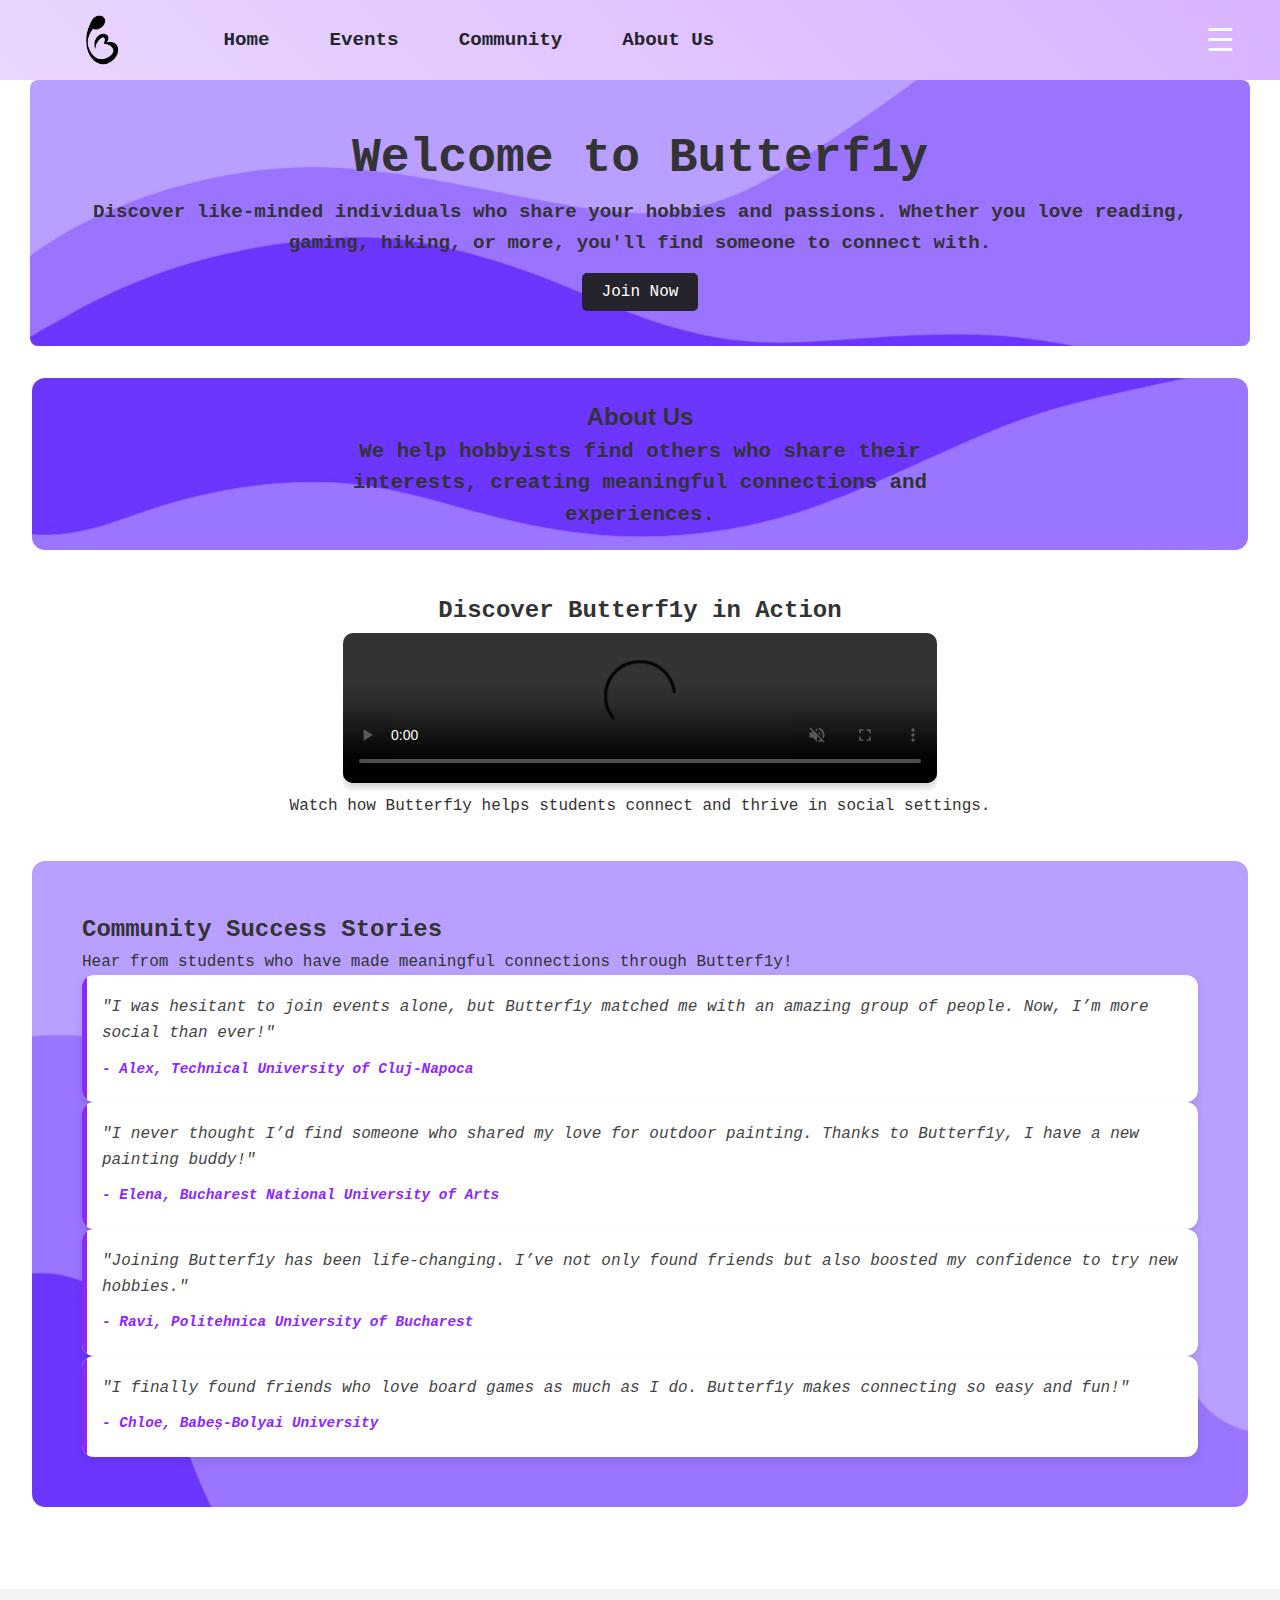
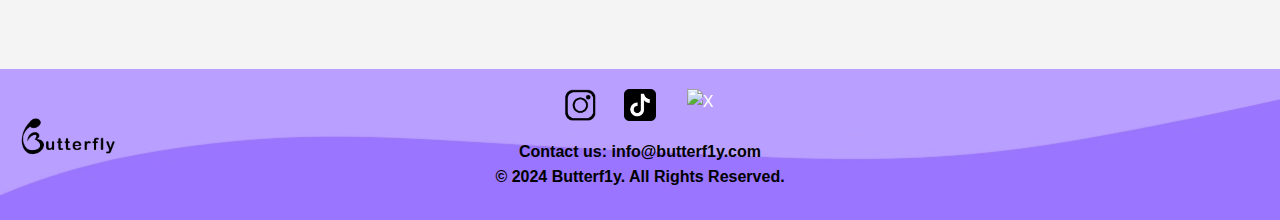
==== index.html @ 43ab85a4 "Add files via upload" ====
<!DOCTYPE html>
<html lang="en">
<head>
    <meta charset="UTF-8">
    <meta name="viewport" content="width=device-width, initial-scale=1.0">
    <meta name="description" content="Find Hobby Buddies - Connect with people who share your hobbies.">
    <link rel="stylesheet" href="styles.css">
</head>
<body>
    <!-- Header Section -->
    <header>
        <div class="logo">
            <img src="images/logo.png">
        </div>
        <nav>
            <ul class="nav-links">
                <li><a href="index.html">Home</a></li>
                <li><a href="events.html">Events</a></li>
                <li><a href="community.html">Community</a></li>
                <li><a href="about.html">About Us</a></li>
            </ul>
            <div class="profile-menu">
                <button class="profile-icon" onclick="toggleMenu()">☰</button>
                <ul class="dropdown-menu">
                    <li><a href="signup.html">Sign Up</a></li>
                    <li><a href="profile.html">Profile</a></li>
                </ul>
            </div>
        </nav>
        
    </header>
    <script src="script.js"></script>
    

    <!-- Main Content Section -->
    <main>
        <section id="hero">
            <!--<h2>Welcome to Butterf1y</h2>-->
            <h2>
            Welcome to Butterf1y
            </h2>
            <p>Discover like-minded individuals who share your hobbies and passions. Whether you love reading, gaming, hiking, or more, you'll find someone to connect with.</p>
            <a href="signup.html" class="cta-button">Join Now</a>
        </section>

        

        <!-- About Us Section -->
        <section id="about" style="text-align: center; padding: 20px; background-image: url('images/1.jpg'); border: 2px solid #ffffff; border-radius: 15px;">
            <h2>About Us</h2>
            <p style="margin: 0 auto; max-width: 600px;">We help hobbyists find others who share their interests, creating meaningful connections and experiences.</p>
        </section>


                <!-- Video Section -->
        <section id="featured-video">
            <h2 style="font-family: 'Courier New', Courier, monospace;">Discover Butterf1y in Action</h2>
            <div>
                <video autoplay muted loop controls>
                    <source src="images/video.mp4" type="video/mp4">
                    Your browser does not support the video tag.
                </video>
            </div>
            <p style="font-family: 'Courier New', Courier, monospace;">Watch how Butterf1y helps students connect and thrive in social settings.</p>
        </section>



        <!-- Community Stories Section -->
        <section id="community" style="padding: 50px; background-image: url('images/homejos.jpg'); border: 2px solid #ffffff; border-radius: 15px;">
            <h2 style="font-family: 'Courier New', Courier, monospace;">Community Success Stories</h2>
            <p style="font-family: 'Courier New', Courier, monospace;">Hear from students who have made meaningful connections through Butterf1y!</p>
            <div class="testimonial">
                <blockquote>"I was hesitant to join events alone, but Butterf1y matched me with an amazing group of people. Now, I’m more social than ever!"</blockquote>
                <cite>- Alex, Technical University of Cluj-Napoca</cite>
            </div>
            <div class="testimonial">
                <blockquote>"I never thought I’d find someone who shared my love for outdoor painting. Thanks to Butterf1y, I have a new painting buddy!"</blockquote>
                <cite>- Elena, Bucharest National University of Arts</cite>
            </div>
            <div class="testimonial">
                <blockquote>"Joining Butterf1y has been life-changing. I’ve not only found friends but also boosted my confidence to try new hobbies."</blockquote>
                <cite>- Ravi, Politehnica University of Bucharest</cite>
            </div>
            <div class="testimonial">
                <blockquote>"I finally found friends who love board games as much as I do. Butterf1y makes connecting so easy and fun!"</blockquote>
                <cite>- Chloe, Babeș-Bolyai University</cite>
            </div>
        </section>
        
    </main>

     <!-- Footer Section -->
    <footer class="footer">
        <div class="social-icons-container">
            <!-- Instagram -->
            <a href="https://www.instagram.com" target="_blank" class="social-icon instagram">
                <img src="images/instalogo.png" alt="Instagram">
            </a>
            <!-- TikTok -->
            <a href="https://www.tiktok.com" target="_blank" class="social-icon tiktok">
                <img src="images/tiktoklogo.png" alt="TikTok">
            </a>
            <!-- X (formerly Twitter) -->
            <a href="https://www.x.com" target="_blank" class="social-icon x">
                <img src="images/xlogo.png" alt="X">
            </a>
        </div>

    <!-- Bottom Left Logo -->
    <div class="bottom-left-logo">
        <img src="images/logonume.png" alt="Your Logo">
    </div>
    <!-- Centered Text -->
    <div class="footer-text">
        <p>Contact us: info@butterf1y.com</p>
        <p>© 2024 Butterf1y. All Rights Reserved.</p>
    </div>
    </footer>
</body>
</html>
---- styles.css ----
/* Global Styles */
* {
    margin: 0;
    padding: 0;
    box-sizing: border-box;
}

body {
    font-family: 'Courier New', Courier, monospace;
    line-height: 1.6;
    background-color: white;
    color: white;
    display: flex;
    flex-direction: column;
    min-height: 100vh; /* Ensures the body takes the full height of the viewport */
}

main {
    flex: 1; /* This will take up all the available space */
    padding-top: 100px; /* Added padding to avoid overlap with fixed header */
}

/* Community Section */
.community-section {
    font-family: 'Courier New', Courier, monospace;
    padding: 50px;
    background: linear-gradient(to bottom, #f9f9f9, #eaf7ff); /* Subtle gradient background */
    text-align: center;
    color: #333;
}

.community-section h2 {
    font-family: 'Courier New', Courier, monospace;
    font-size: 2rem;
    margin-bottom: 10px;
    color: #8E27FF; /* Highlight color matching the website theme */
}

.community-section p {
    font-family: 'Courier New', Courier, monospace;
    font-size: 1.1rem;
    margin-bottom: 30px;
    color: #555;
}

/* Testimonial Container */
.testimonial-container {
    font-family: 'Courier New', Courier, monospace;
    display: grid;
    grid-template-columns: repeat(auto-fit, minmax(300px, 1fr)); /* Responsive grid layout */
    gap: 20px;
    padding: 0 20px;
}

/* Individual Testimonial */
.testimonial {
    font-family: 'Courier New', Courier, monospace;
    background: #ffffff;
    border-radius: 12px;
    box-shadow: 0 4px 10px rgba(0, 0, 0, 0.1); /* Subtle shadow for depth */
    padding: 20px;
    text-align: left;
    position: relative;
    overflow: hidden;
}

.testimonial:before {
    font-family: 'Courier New', Courier, monospace;
    content: "";
    position: absolute;
    top: 0;
    left: 0;
    width: 5px;
    height: 100%;
    background: #8E27FF; /* Accent stripe */
}

.testimonial blockquote {
    font-family: 'Courier New', Courier, monospace;
    font-size: 1rem;
    line-height: 1.6;
    margin: 0 0 10px;
    color: #444;
    font-style: italic;
}

.testimonial cite {
    font-family: 'Courier New', Courier, monospace;
    font-size: 0.9rem;
    font-weight: bold;
    color: #8E27FF;
}



/* Responsive Design */
@media (max-width: 768px) {
    .community-section {
        padding: 30px;
    }

    .testimonial blockquote {
        font-size: 0.9rem;
    }

    .testimonial cite {
        font-size: 0.8rem;
    }
}




/* Footer Text Styling */
/* Footer Styling */
.footer {
    display: flex;
    flex-direction: column;
    align-items: center;
    justify-content: center;
    background-image: url('images/footer.jpg');
    text-align: center;
    background-color: #333; /* Example background color */
    color: white; /* Text color */
    padding: 20px;
}

.footer .footer-text {
    font-family: 'Courier New', Courier, monospace;
    margin: 10px 0; /* Optional margin for spacing */
}


.contact {
    display: flex; /* Use Flexbox */
    flex-direction: column; /* Stack the paragraphs vertically */
    justify-content: center; /* Vertically center the text */
    align-items: center; /* Horizontally center the text */
    text-align: center; /* Ensure text is centered within each paragraph */
    margin: 0; /* Optional: remove default margin */
}

/* Social Icons Container */
.social-icons-container {
    display: flex;
    justify-content: right; /* Center icons horizontally */
    gap: 20px; /* Space between icons */
    flex-grow: 1; /* Ensures social icons take available space */
}

/* Styling for individual social icons */
.social-icon {
    width: 40px; /* Icon size */
    height: 40px;
    display: inline-block;
    transition: transform 0.3s ease, opacity 0.3s ease;
}

.social-icon img {
    width: 80%;
    height: 80%;
    object-fit: contain; /* Ensures icons fit properly */
}

/* Hover effect for social icons */
.social-icon:hover {
    transform: scale(1.2); /* Slight enlargement on hover */
    opacity: 0.8; /* Dims slightly */
}

.bottom-left-logo {
    position: absolute;
    left: 20px;
    width: 100px; /* Increase width */
    height: 70px; /* Increase height */
}

.bottom-left-logo img {
    width: 100%;
    height: 100%;
    object-fit: contain; /* Ensures logo fits properly */
}


/* Footer Text */
.footer-content {
    text-align: right;
    flex-grow: 1; /* Ensures it takes the remaining space */
    margin-right: 20px;
}

.footer-text {
    font-size: 1.2em;
    font-weight: bold;
    color: black;
}

/* Responsive Design */
@media screen and (max-width: 768px) {
    .footer {
        flex-direction: column;
        align-items: center;
        text-align: center;
    }

    .social-icons-container {
        flex-direction: row; /* Stack social icons horizontally on small screens */
        justify-content: center;
        margin-left: 0;
        margin-bottom: 10px;
        gap: 20px;
    }

    .footer-content {
        margin-right: 0;
    }
}

#footer p {
    color: #25242C;
    margin: 5px 0; /* Adds a small margin between paragraphs */
    text-align: center; /* Ensures text is centered within the paragraph block */
}

/* Style for the header */
header {
    display: flex;
    justify-content: space-between; /* Spread out items */
    align-items: center;
    padding: 15px 20px;
    position: fixed;
    top: 0;
    left: 0;
    width: 100%;
    z-index: 10;
    background: linear-gradient(45deg, #EDDDFF,  #D5AEFF, #8f5fc3, #775996);
    background-size: 400% 400%;
    animation: gradientAnimation 10s ease infinite;
}

/* Style for the logo */
/* Style for the logo */
header .logo {
    display: flex;
    align-items: center; /* Center the logo vertically */
    margin-left: 20px; /* Adjust space from the left */
    margin-right: 30px; /* Space between logo and the nav links */
}

header .logo img {
    width: 40px; /* Adjust size of the logo */
    height: auto; /* Maintain the aspect ratio */
    object-fit: contain; /* Ensures image fits without distortion */
}


/* Style for the navigation */
nav {
    display: flex;
    align-items: center;
    justify-content: space-between; /* Aligns nav links and profile menu on opposite sides */
    width: 100%;
}

/* Style for the navigation links */
.nav-links {
    display: flex;
    gap: 20px; /* Spacing between links */
    list-style: none;
    margin: 0;
    padding: 0;
    
}

/* Style for each individual navigation item */
.nav-links li {
    display: inline;
    color: #252425;
}

/* Style for the navigation links */
.nav-links li a {
    font-family: 'Courier New';
    font-weight: bold;
    text-decoration: none;
    color: #000000; /* Change to black */
    font-size: 1.2em;
    font-weight: bold;
    transition: color 0.3s ease, transform 0.3s ease;
}

.nav-links li a:hover {
    color: #000000; /* Keep black on hover */
    transform: scale(1.1); /* Slightly scale up on hover */
}


/* Style for the profile menu button */
.profile-menu {
    display: flex;
    align-items: center;
}

/* Profile button styling */
.profile-icon {
    background: none;
    border: none;
    cursor: pointer;
    padding: 0;
}

.profile-icon img {
    width: 40px;
    height: 40px;
    border-radius: 50%;
    object-fit: cover; /* Ensures the image fills the circular area */
    transition: transform 0.3s ease;
}

.profile-icon img:hover {
    transform: scale(1.1); /* Slight zoom on hover */
}


/* Keyframes for the background gradient animation */
@keyframes gradientAnimation {
    0% {
        background-position: 0% 50%;
    }
    50% {
        background-position: 100% 50%;
    }
    100% {
        background-position: 0% 50%;
    }
}

/* Ensuring no green background appears under header */

/* If there are other sections, specify backgrounds explicitly */
section {
    background-color: white; /* Define the background for any sections */
    padding: 20px;
}

/* Profile Menu */
.profile-menu {
    position: relative;
    margin-right: 20px;
}

.profile-icon {
    
    background-color: transparent;
    color: black;
    border: none;
    border-radius: 50%;
    width: 40px;
    height: 40px;
    font-size: 1.5rem;
    cursor: pointer;
    display: flex;
    justify-content: center;
    align-items: center;
}

.dropdown-menu {
    position: absolute;
    right: 0;
    top: 50px;
    background-color: #25242C;
    list-style: none;
    padding: 0; /* Remove extra padding */
    margin: 0;
    border-radius: 5px;
    display: none; /* Hidden by default */
    box-shadow: 0px 4px 6px rgba(0, 0, 0, 0.1);
}

.dropdown-menu li {
    padding: 10px 20px;
    border-bottom: 1px solid #444; /* Optional: Add a divider between items */
}

.dropdown-menu li:last-child {
    border-bottom: none; /* Remove divider for the last item */
}

.dropdown-menu li a {
    font-family: 'Courier New';
    color: white;
    text-decoration: none;
    font-size: 1rem;
    display: inline-block; /* Ensure text stays inline */
    white-space: nowrap; /* Prevent text wrapping */
}

.dropdown-menu li a:hover {
    color: #a71aba;
}




/* Main Content Section */
main {
    padding: 100px 30px 30px; /* Added padding to avoid overlap with fixed header */
}




#video h2 {
    font-family: 'Courier New';
    font-weight: bold;

}
/* Container to control the video display */
.video-container {
    position: relative;
    width: 150vw; /* Full width of the viewport */
    height: 100vh; /* Full height of the viewport */
    margin: 0; /* No margin to ensure it spans edge-to-edge */
    overflow: hidden; /* Crops the excess video parts */
}

/* Ensure the video scales proportionally and crops */
.video-container video {
    position: absolute;
    top: 50%; /* Centers video vertically */
    left: 50%; /* Centers video horizontally */
    transform: translate(-50%, -50%); /* Aligns the center of the video with the container center */
    width: 100%; /* Fill container width */
    height: auto; /* Maintain aspect ratio */
    object-fit: cover; /* Scale and crop the video */
    object-position: center; /* Keeps the focus centered */
}

#featured-video {
    text-align: center;
    margin: 20px 0;
    padding: 20px;
}

#featured-video video {
    width: 100%;        /* Ensure the video stretches to the container's width */
    height: 100%;       /* Ensure the video stretches to the container's height */
    object-fit: cover;  /* Make the video fill the container without distortion */
    border-radius: 10px;
    overflow: hidden;
    box-shadow: 0 4px 8px rgba(0,0,0,0.2);  /* Optional, adds shadow around the video */
}

#featured-video div {
    position: relative;
    width: 80%;
    max-width: 600px;
    margin: 0 auto;
    border: 3px solid #fff;
    border-radius: 10px;
    overflow: hidden;
}




#hero {
    background-image: url('images/background2.jpg');
    background-position: top right; /* Aligns the image to the top-right corner */
    background-size: cover; /* Ensures the image covers the entire element */
    padding: 40px;
    text-align: center;
    border-radius: 8px;
    margin-bottom: 30px;
    
}

#hero h2 {
    font-family: 'Courier New', Courier, monospace;
    font-size: 3rem;
   
}

#hero span{
    position: relative;
    font-family: 'Courier New'; 
    top: 20px;
    color: black;
    display: inline-block;
    font-size: 5rem;
    text-shadow: 0 1px 0 black, 0 2px 0 black, 0 3px 0 black, 0 4px 0 black, 0 5px 0 black, 0 6px 0 transparent, 0 7px 0 transparent, 0 8px 0 transparent, 0 9px 0 transparent, 0 10px 10px, rgba(0, 0, 0,5);
    animation: bounce 1.9s ease infinite aternate;

}

h2 span:nth-child(2){
    animation-delay: 0.1s;
}

h2 span:nth-child(3){
    animation-delay: 0.2s;
}

h2 span:nth-child(4){
    animation-delay: 0.3s;
}

h2 span:nth-child(5){
    animation-delay: 0.4s;
}

h2 span:nth-child(6){
    animation-delay: 0.5s;
}

h2 span:nth-child(7){
    animation-delay: 0.6s;
}

h2 span:nth-child(8){
    animation-delay: 0.7s;
}

h2 span:nth-child(9){
    animation-delay: 0.8s;
}

h2 span:nth-child(10){
    animation-delay: 0.9s;
}

h2 span:nth-child(11){
    animation-delay: 1.0s;
}

h2 span:nth-child(12){
    animation-delay: 1.1s;
}

h2 span:nth-child(13){
    animation-delay: 1.2s;
}

h2 span:nth-child(14){
    animation-delay: 1.3s;
}
h2 span:nth-child(15){
    animation-delay: 1.4s;
}

h2 span:nth-child(16){
    animation-delay: 1.5s;
}

h2 span:nth-child(17){
    animation-delay: 1.6s;
}

h2 span:nth-child(18){
    animation-delay: 1.7s;
}

h2 span:nth-child(19){
    animation-delay: 1.8s;
}

h2 span:nth-child(20){
    animation-delay: 1.9s;
}

h2 span:nth-child(21){
    animation-delay: 2.0s;
}

@keyframes bounce{
 100%{
    top: -20px;
    text-shadow: 0 1px 0 black, 0 2px 0 black, 0 3px 0 black, 0 4px 0 black, 0 5px 0 black, 0 6px 0 transparent, 0 7px 0 transparent, 0 8px 0 transparent, 0 9px 0 transparent, 0 10px 10px, rgba(0, 0, 0,5);
    animation: bounce 1.9s ease infinite aternate;

 }



}


#hero p {
    font-family: 'Courier New';
    font-size: 1.2rem;
    margin-bottom: 20px;
    font-weight: bold;
}

.cta-button {
    background-color: #25242C;
    color: white;
    padding: 10px 20px;
    font-family: 'Courier New';
    font-size: 1rem;
    border-radius: 5px;
    transition: background-color 0.3s;
}

.cta-button:hover {
    background-color: white;
    
}

/* About Section */
#about {
    display: flex;
    flex-direction: column; /* Stack elements vertically */
    align-items: center; /* Center horizontally */
    justify-content: center; /* Center vertically if needed */
    text-align: center; /* Center-align text inside the section */
    padding: 20px; /* Add some spacing */
    height: auto; /* Adjust height to fit content (or set to a specific value) */
    margin: 0 auto; /* Center section if it's smaller than full width */
}

/* Style the heading */
#about h6 {
    font-family: 'Courier New';
    font-size: 2.5em;
    font-weight: bold;
    margin-bottom: 15px;
}

#about h10 {
    font-family: 'Courier New';
    font-size: 1.5em;
    font-weight: bold;
    margin-bottom: 15px;
}

/* Style the paragraphs */
#about p {
    font-family: 'Courier New';
    font-size: 1.3em;
    line-height: 1.5;
    margin: 10px 0;
    font-weight: bold;
}

#information {
    font-weight: bold;
    font-family: 'Courier New';
    font-style: italic; /* Optional for styling the first paragraph */
}

.mission {
    font-weight: bold; /* Emphasize the mission paragraph */
}

/* Features Section */
#features {
    margin-bottom: 30px;
}

#features ul {
    display: grid;
    grid-template-columns: 1fr 1fr 1fr;
    gap: 20px;
}

#features li {
    background-color: #ecf0f1;
    padding: 20px;
    border-radius: 8px;
    text-align: center;
}

#features li strong {
    display: block;
    font-size: 1.3rem;
    margin-bottom: 10px;
}

/* Sign Up Section */
#signup {
    font-family: 'Courier New', Courier, monospace;
    top: 60%;
    width: 100%;
    height: 100vh;
    display: flex;
    align-items: center;
    justify-content: center;
    margin: 0;
    background-color: #f4f7f6; /* Soft background color */
}

#signup-form {
    background-color: #ffffff;
    background-image: url('images/background3.jpg');
    padding: 30px;
    border-radius: 12px; /* Rounded corners for a softer look */
    box-shadow: 0 4px 10px rgba(0, 0, 0, 0.1); /* Subtle shadow for depth */
    width: 100%;
    max-width: 320px; /* Wider max width */
    min-height: 350px; /* Minimum height for the form */
    margin: 0 auto;
    overflow: hidden;
    background-size: cover; /* Ensures the background image covers the form */
    background-position: center; /* Centers the background image */
    color: white; /* Dark text for better readability */
    font-family: 'Courier New', Courier, monospace; /* Clean font */
}

#signup-form h2 {
    font-family: 'Courier New', Courier, monospace;
    font-size: 1.8rem;
    margin-bottom: 20px;
    font-weight: bold;
    color: white;
    text-align: center;
}

#signup-form label {
    font-size: 1.1rem;
    margin-bottom: 8px;
    display: block;
    color: white; /* Lighter color for labels */
}

#signup-form input {
    font-family: 'Courier New', Courier, monospace;
    padding: 12px;
    font-size: 1rem;
    border: 1px solid #ccc;
    border-radius: 8px;
    width: 100%;
    margin-bottom: 12px;
    transition: all 0.3s ease;
}

#signup-form input:focus {
    border-color: #3498db;
    outline: none;
    box-shadow: 0 0 8px rgba(52, 152, 219, 0.5); /* Blue glow on focus */
}

#signup-form input[type="file"] {
    font-family: 'Courier New', Courier, monospace;
    padding: 12px;
    font-size: 1rem;
    border: 1px solid #ccc;
    border-radius: 8px;
    width: 100%;
    margin-bottom: 12px;
    cursor: pointer;
}

.radio-group {
    display: flex;
    gap: 20px;
    margin-bottom: 20px;
    justify-content: center; /* Center the radio buttons */
}

.radio-group input[type="radio"] {
    margin-right: 5px;
}

.radio-group label {
    font-size: 1rem;
    display: inline-block;
    color: #555; /* Lighter color for radio buttons */
}

button[type="submit"] {
    background-color: #3498db;
    color: white;
    padding: 12px;
    font-size: 1.1rem;
    border: none;
    border-radius: 8px;
    cursor: pointer;
    width: 100%;
    transition: background-color 0.3s ease;
}

button[type="submit"]:hover {
    background-color: #2980b9; /* Darker blue on hover */
}

button[type="submit"]:focus {
    outline: none;
    box-shadow: 0 0 8px rgba(52, 152, 219, 0.5); /* Add a blue glow when focused */
}

@media (max-width: 480px) {
    #signup-form {
        width: 90%; /* Adjust form width on small screens */
        padding: 20px;
    }

    #signup-form h2 {
        font-size: 1.6rem; /* Slightly smaller heading on small screens */
    }
}



/* Adjusting the size of inputs and button */
form input[type="text"],
form input[type="email"],
form button {
    width: 60%; /* Adjust the width as needed */
    padding: 5px; /* Reduce padding */
    font-size: 0.9rem; /* Smaller font size */
    border: 1px solid #ccc;
    border-radius: 5px;
}

/* Adjusting the button size */
form button {
    width: 40%; /* Smaller width for the button */
    padding: 7px 10px;
    font-size: 0.9rem; /* Smaller text */
    background-color: #3498db;
    color: white;
    border: none;
    border-radius: 5px;
    cursor: pointer;
}

form button:hover {
    background-color: #2980b9;
}

/* Centering the form and reducing its size */
form {
    max-width: 400px; /* Reduce the overall width of the form */
    margin: 0 auto; /* Center the form */
    padding: 20px;
    background-color: #ecf0f1;
    border-radius: 8px;
}


/* Footer Section */
footer {
    background-color: #333;
    color: white;
    text-align: center;
    padding: 20px;
    margin-top: 80px;
}

footer p {
    font-size: 1rem;
}

/* Responsive Styles */
@media (max-width: 768px) {
    header nav ul {
        flex-direction: column;
        align-items: flex-start;
    }

    #features ul {
        grid-template-columns: 1fr;
    }
}


/*Laur*/






/* Container for the boxes */
.unique-container {
    display: flex; /* Align the boxes in a row */
    justify-content: center; /* Horizontally center the container */
    align-items: center; /* Vertically center the container */
    gap: 20px; /* Adds a gap between boxes */
    width: 80%; /* Optional: Adjust the width of the container */
    height: 150vh; /* Make sure the container takes the full viewport height */
    margin: 0 auto; /* Centers the container horizontally */
}

/* Each box style */
.unique-box {
    border: 2px solid #ccc;
    border-radius: 8px;
    padding: 20px;
    width: 30%; /* Each box takes up 30% of the container's width */
    height: 550px; /* Set a fixed height */
    background-color: #f9f9f9;
    text-align: center;
    box-sizing: border-box; /* Ensures padding is included in width */
}


/* Image inside each box */
.unique-box-image {
    width: 100%; /* Make the image fill the width of the box */
    height: auto; /* Maintain the aspect ratio */
    border-radius: 8px;
}

/* Text inside each box */
.unique-box-text {
    font-family: 'Courier New', Courier, monospace;
    margin-top: 10px;
    font-size: 16px;
    color: #333;
}


/*bundle*/

.images-wrapper {
    display: flex;
    justify-content: space-between;  /* Evenly space images */
    align-items: flex-start;  /* Align images at the top */
    margin: 20px;  /* Adds some margin around the container */
}

.images-wrapper1 {
    display: flex;
    justify-content: space-between;  /* Evenly space images */
    align-items: flex-start;  /* Align images at the top */
    margin: 20px;  /* Adds some margin around the container */
}

.image-text {
    margin-top: 10px;  /* Adds space between the image and the text */
    font-size: 1px;  /* Adjust text size */
    text-align: center;  /* Center the text under the image */
    color: #333;  /* Darker text color */
    font-family: 'Poppins', sans-serif;  /* Custom font from Google Fonts */
    font-weight: 600;  /* Semi-bold font */
    text-transform: uppercase;  /* Capitalize text */
    letter-spacing: 1px;  /* Add letter spacing for a more polished look */
    text-shadow: 1px 1px 3px rgba(0, 0, 0, 0.2);  /* Subtle shadow effect */
}



/* Container for all images */
.image-container {
    display: flex;
    flex-direction: column;
    justify-content: center;
    align-items: center;
    margin: 0 130px;  /* Adds space between the images */
    position: relative;
}

.image-container1 {
    display: flex;
    flex-direction: column;;
    justify-content: center;
    align-items: center;
    margin: 0 245px;  /* Adds space between the images */
    position: relative;
}

.round-imageabout, .round-imageabout1, .round-imageabout2, .round-imageabout3, .round-imageabout4 {
    width: 200px;
    height: 200px;
    border-radius: 50%;  /* Makes the image round */
    object-fit: cover;   /* Ensures the image fills the circle properly */
    transition: filter 0.3s ease; /* Smooth transition for blur effect */
    position: relative;  /* Ensures positioning for the overlay */
}

/* Add the blur effect on hover */
.round-imageabout:hover,
.round-imageabout1:hover,
.round-imageabout2:hover,
.round-imageabout3:hover,
.round-imageabout4:hover {
    filter: blur(5px); /* Apply blur effect */
}

/* Overlay Text Styling */
.overlay-text {
    position: absolute;
    top: 37%; /* Adjust vertical position */
    left: 52%; /* Center horizontally */
    transform: translate(-50%, -50%);
    color: white;
    font-size: 20px; /* Adjust font size */
    font-weight: bold; /* Keep the font bold for impact */
    opacity: 0;
    transition: opacity 0.3s ease, transform 0.3s ease;
    font-family: 'Poppins', sans-serif; /* Use a clean, modern font */
    text-align: center; /* Center the text horizontally */
    letter-spacing: 1px; /* Add spacing for a more polished look */
    text-transform: uppercase; /* Capitalize text for a more professional look */
    text-shadow: 2px 2px 5px rgba(0, 0, 0, 0.7); /* Stronger shadow for contrast */
}

.overlay-text1 {
    position: absolute;
    top: 35%; /* Adjust vertical position */
    left: 51%; /* Center horizontally */
    transform: translate(-50%, -50%);
    color: white;
    font-size: 20px; /* Adjust font size */
    font-weight: bold; /* Keep the font bold for impact */
    opacity: 0;
    transition: opacity 0.3s ease, transform 0.3s ease;
    font-family: 'Poppins', sans-serif; /* Use a clean, modern font */
    text-align: center; /* Center the text horizontally */
    letter-spacing: 1px; /* Add spacing for a more polished look */
    text-transform: uppercase; /* Capitalize text for a more professional look */
    text-shadow: 2px 2px 5px rgba(0, 0, 0, 0.7); /* Stronger shadow for contrast */
}

/* Make the text visible when hovering over the image */
.image-container:hover .overlay-text {
    opacity: 1;
    transform: translate(-50%, -45%); /* Slight adjustment to keep text centered */
}
/* Make the text visible when hovering over the image */
.image-container1:hover .overlay-text1 {
    opacity: 1;
    transform: translate(-50%, -45%); /* Slight adjustment to keep text centered */
}

 
/* css bog13 */

.square{
    margin-top: 150px;
    border: solid;
    background-image: url('images/communityspate.jpg');
    border: 2px solid #fcfcfc; /* Add a border */
    border-radius: 15px; /* Apply rounded corners */
}

#community-heading {
    font-family: 'Courier New';
    text-align: center;
    font-size: 28px;
    font-weight: bold;
    margin-top: 20px;
    color: #333;
}


.event-list {
    display: flex;
    justify-content: center; /* Center buttons horizontally */
    flex-wrap: wrap; /* Allow buttons to wrap to next line if needed */
    gap: 20px; /* Add space between buttons */
    padding: 20px;
}

#central-message {
    font-family: 'Courier New', Courier, monospace;
    text-align: center;
    top: 51%;
    left: 55%;
    margin-top: 20px; /* Add spacing above */
    font-size: 24px;
    font-weight: bold;
    color: #333;
    clear: both; /* Ensure it appears below floated or inline elements */
    display: block; /* Ensure it behaves like a block element */
}

.event-list ul {
    list-style: none;
    padding: 0;
}

.event-list li {
    cursor: pointer;
    padding: 5px;
    background-color: #f4f4f4;
    margin: 5px 0;
    border: 1px solid #ccc;
}

.event-list li:hover {
    background-color: #ddd;
}

#event-photos img {
    max-width: 100px;
    margin: 5px;
    border: 1px solid #ccc;
}

.event-title-button {
    font-family: 'Courier New', Courier, monospace;
    padding: 15px 30px;
    font-size: 18px;
    font-weight: bold;
    color: #fff;
    background-color: #8E27FF;
    border: none;
    border-radius: 12px; /* Slightly more rounded corners */
    cursor: pointer;
    text-align: center;
    transition: background-color 0.3s ease, transform 0.2s ease;
    box-shadow: 0 4px 6px rgba(0, 0, 0, 0.1); /* Subtle shadow */
}

.event-title-button:hover {
    background-color: #0056b3;
    transform: scale(1.05); /* Slight zoom effect on hover */
}


.event-title-button:active {
    background-color: #003f7f;
    transform: scale(1.02); /* Slight zoom effect on active state */
}


#event-details {
    padding: 20px;
    margin-top: 20px;
    background-color: transparent;
    border: solid;
    border-color: rgb(75, 65, 65);
    border-radius: 8px;
    box-shadow: 0 4px 6px rgba(0, 0, 0, 0.1);
    width: 100%;
    max-width: 800px;
    margin-left: auto;
    margin-right: auto;
    text-align: center; /* Center the content */
}

#event-details .back-button {
    font-family: 'Courier New', Courier, monospace;
    display: inline-block;
    padding: 15px 25px;
    font-size: 18px;
    font-weight: bold;
    color: #fff;
    background: linear-gradient(45deg, #8E27FF, #9C4DFF); /* Purple gradient */
    border: none;
    border-radius: 25px;
    cursor: pointer;
    text-align: center;
    transition: all 0.3s ease;
    margin-top: 20px;
    margin-left: auto;
    margin-right: auto;
    display: block;
    box-shadow: 0 8px 15px rgba(142, 39, 255, 0.2); /* Soft shadow for purple */
}

#event-details .back-button:hover {
    background: linear-gradient(45deg, #9C4DFF, #8E27FF); /* Darker gradient on hover */
    transform: translateY(-5px); /* Slightly move the button up on hover */
    box-shadow: 0 12px 20px rgba(142, 39, 255, 0.3); /* Increased shadow on hover */
}


#event-details .back-button:active {
    background: linear-gradient(45deg, #8E27FF, #9C4DFF); /* Reverse gradient on active */
    transform: translateY(2px); /* Slightly push the button down on click */
    box-shadow: 0 6px 12px rgba(142, 39, 255, 0.15); /* Softer shadow on active */
}


#event-details .back-button:focus {
    outline: none; /* Remove focus outline */
    box-shadow: 0 0 0 4px rgba(142, 39, 255, 0.5); /* Add a purple focus ring */
}

#event-details h3 {
    font-family: 'Courier New', Courier, monospace;
    font-size: 24px;
    margin-bottom: 20px;
    font-weight: bold;
    color: #333;
}

#event-photos img {
    width: 100%;
    max-width: 300px;
    margin: 10px;
    border-radius: 8px;
    box-shadow: 0 4px 6px rgba(0, 0, 0, 0.1);
}

#review-list {
    margin-top: 20px;
    text-align: left; /* Left-align the reviews */
}

#review-list li {
    font-family: 'Courier New', Courier, monospace;
    font-size: 16px;
    margin-bottom: 10px;
    background-color: #edddff;
    padding: 8px;
    border-radius: 8px;
    box-shadow: 0 2px 4px rgba(0, 0, 0, 0.1); /* Subtle shadow */
}

.round-image {
    width: 200px;
    height: 200px;
    border-radius: 50%;
    object-fit: cover;
    margin: 5px;
    border: 2px solid #ccc;
}

.hidden {
    display: none;
}

/* gata css bog13 */

/* Global Styles */
* {
    margin: 0;
    padding: 0;
    box-sizing: border-box;
}

body {
    font-family: Arial, sans-serif;
    line-height: 1.6;
    background-color: #f4f4f4;
    color: #333;
}

h1, h2, h3 {
    font-weight: bold;
}

a {
    text-decoration: none;
    color: #3498db;
}

/* Header Section */
header {
    background-color: #333;
    color: white;
    padding: 20px;
    position: fixed;
    top: 0;
    left: 0;
    width: 100%;
    z-index: 10;
}

/* Style for the header */
header {
    display: flex;
    justify-content: space-between; /* Space between the logo and navigation */
    align-items: center; /* Centers the items vertically */
    padding: 10px;
    background-color: #333; /* Or any color you prefer */
}

header nav ul {
    display: flex;
    align-items: center;
    justify-content: flex-start;
    padding: 0;
    margin-top: 10px;
}

header nav ul li {
    margin-right: 20px;
}

header nav ul li a {
    color: white;
    font-size: 1.1rem;
}

header nav ul li a:hover {
    text-decoration: underline;
}

.signup-link {
    color: #e74c3c;
    font-size: 1rem;
    margin-left: auto;
}

/* Events */

/* Main Content Section */
main {
    background-color: white;
    padding: 100px 30px 30px; /* Added padding to avoid overlap with fixed header */
}

#events {
   background-color: white;
    margin-top: 30px;
}

#events h2 {
    font-family: 'Courier New', Courier, monospace;
    font-size: 2rem;
    margin-bottom: 20px;
}

.event {
    background-color: #fff;
    padding: 20px;
    border-radius: 8px;
    margin-bottom: 20px;
    box-shadow: 0 2px 5px rgba(0, 0, 0, 0.1);
    color: white;
}

.event h3 {
    font-family: 'Courier New', Courier, monospace;
    font-size: 1.5rem;
    margin-bottom: 10px;
    text-shadow: 2px 2px 4px rgba(0, 0, 0, 0.7);
}

.event p {
    font-family: 'Courier New', Courier, monospace;
    font-size: 1.1rem;
    margin-bottom: 10px;
    text-shadow: 2px 2px 4px rgba(0, 0, 0, 0.7);
}



/* Footer Section */ 
footer {
    background-color: #333;
    color: white;
    text-align: center;
    padding: 20px;
    margin-top: 80px;
}

footer p {
    font-size: 1rem;
}

.hidden {
    display: none;
}

.event {
    padding: 20px;
    background: linear-gradient(to bottom, rgba(0, 0, 0, 0.7), rgba(0, 0, 0, 0.5)), url('your-image.jpg');
    background-size: cover;
    background-position: center;
    color: white;
    margin-bottom: 20px;
    border-radius: 8px;
}

.short-description {
    margin-bottom: 10px;
}

.hidden {
    display: none;
}

/* Shared Base Button Style */
.event-button {
    font-family: 'Courier New';
    background-color: #810d9e; /* Blue color */
    color: white;
    padding: 10px 20px;
    border-radius: 5px;
    font-size: 1rem;
    text-decoration: none;
    border: none;
    cursor: pointer;
    display: inline-block;
    transition: background-color 0.3s ease, transform 0.2s ease;
    margin-top: 10px;
}

/* Hover Effect for All Buttons */
.event-button:hover {
    background-color: #bc51e9; /* Darker blue */
    transform: scale(1.05); /* Slight zoom effect */
}


/* Updated filter buttons styling */
.filter-buttons {
    margin-bottom: 10px; /* Increased margin for better spacing */
    margin-top: 80px;   /* Added margin from the top */
    text-align: center; /* Center align */
}

#upcoming-events {
    display: flex; /* Enables flexbox */
    justify-content: center; /* Centers horizontally */
    align-items: center; /* Centers vertically */
    text-align: center; /* Ensures text alignment */
    height: auto; /* Adjust the height as needed */
    margin-top: 1px; /* Keeps reduced space above the section */
    padding: 20px; /* Optional: Adds padding for better spacing */
}

.filter-btn {
    font-family: 'Courier New', Courier, monospace;
    padding: 15px 30px;         /* Increased padding for larger buttons */
    margin: 10px;               /* Spaced out buttons */
    border: none;               /* Removed border */
    background-color: #8E27FF;  /* New green color */
    color: white;               /* White text */
    cursor: pointer;            /* Pointer cursor */
    border-radius: 8px;         /* Rounded corners */
    font-size: 18px;            /* Larger font size */
    font-weight: bold;          /* Bold text */
    transition: all 0.3s ease;  /* Smooth hover transition */
}

.filter-btn:hover {
    background-color: #6f22b8; /* Darker green on hover */
    transform: scale(1.1);     /* Slightly enlarges on hover */
}

.hidden {
    display: none; /* Hide elements with this class */
}



/* Cipri CSS */

/* Adjusting the button style */
form button {
    width: 40%; /* Smaller width for the button */
    padding: 7px 10px;
    font-size: 0.9rem; /* Smaller text */
    background-color: #3498db;
    color: white;
    border: none;
    border-radius: 5px;
    cursor: pointer;
    transition: background-color 0.3s ease, transform 0.3s ease; /* Added transition for smooth effect */
}

form button:hover {
    background-color: #8E27FF;
    transform: scale(1.05); /* Slightly scale the button on hover */
}

form button:active {
    transform: scale(1); /* Reset scaling on click */
}

/* General Reset */
body, h1, h2, p, ul, li, form, input, button {
    margin: 0;
    padding: 0;
    box-sizing: border-box;
    font-family: Arial, sans-serif;
}

body {
    background-color: #f4f4f4;
    color: #333;
}

/* Header Styling */
header {
    display: flex;
    justify-content: space-between;
    align-items: center;
    padding: 15px 20px;
    background: linear-gradient(45deg, #EDDDFF, #D5AEFF, #8E27FF, #481382);
    background-size: 400% 400%;
    animation: gradientAnimation 10s ease infinite;
    color: white;
}

header .logo img {
    width: 60px;
    height: 60px;
    border-radius: 50%;
}

header .nav-links {
    display: flex;
    gap: 20px;
    list-style: none;
}

header .nav-links li a {
    color:  #25242C;
    text-decoration: none;
    font-size: 1.2em;
    transition: color 0.3s;
}

header .nav-links li a:hover {
    color: #a71aba;
}



/* Profile Picture Container with Animation */
.profile-picture-container {
    /*background-image: url('images/background3.jpg') ;*/
    position: relative;
    display: inline-block;
    width: 150px;
    height: 150px;
    transition: transform 0.4s ease, box-shadow 0.4s ease;
}

.profile-picture-container:hover {
    transform: translateY(-5px); /* Lift effect on hover */
    box-shadow: 0 10px 20px rgba(0, 0, 0, 0.3); /* Soft shadow */
}

.profile-picture-container img {
    width: 100%;
    height: 100%;
    border-radius: 50%;
    object-fit: cover;
    cursor: pointer;
    border: 3px solid #8E27FF;
    transition: transform 0.4s ease, filter 0.4s ease;
}

.profile-picture-container img:hover {
    transform: scale(1.2); /* Enlarges the image */
    filter: brightness(1.2); /* Slightly brightens the image */
}

/* Floating Edit Icon Animation */
.edit-icon {
    position: absolute;
    bottom: 10px;
    right: 10px;
    background-color: #8E27FF;
    border: none;
    border-radius: 50%;
    padding: 8px;
    font-size: 14px;
    color: white;
    cursor: pointer;
    box-shadow: 0 4px 8px rgba(0, 0, 0, 0.2);
    transition: transform 0.3s ease, background-color 0.3s ease;
}

.edit-icon:hover {
    background-color: #481382;
    transform: scale(1.2) rotate(10deg); /* Grows and tilts slightly */
}

/* Profile Card Styling with Glow Effect */
.profile-card {
    margin-top: 100px;
    margin-left: 100px;
    background: linear-gradient(135deg, #ffffff, #f7f7f7);
    border-radius: 12px;
    box-shadow: 0 8px 20px rgba(0, 0, 0, 0.15);
    padding: 25px;
    max-width: 400px;
    text-align: center;
    position: relative;
    overflow: hidden;
}

.profile-card::before {
    content: '';
    position: absolute;
    top: -50%;
    left: -50%;
    width: 200%;
    height: 200%;
    background: radial-gradient(circle, rgba(142, 39, 255, 0.2), transparent);
    animation: glow 5s infinite;
}

@keyframes glow {
    0%, 100% {
        transform: rotate(0deg);
    }
    50% {
        transform: rotate(180deg);
    }
}

.profile-name {
    font-family: 'Courier New', Courier, monospace;
    margin: 20px 0 10px;
    font-size: 2em;
    color: #8E27FF;
    text-shadow: 1px 1px 2px rgba(0, 0, 0, 0.1);
}

.profile-bio {
    font-family: 'Courier New', Courier, monospace;
    font-style: italic;
    color: #666;
    margin-bottom: 20px;
    animation: fadeIn 2s ease forwards;
    opacity: 0;
}

@keyframes fadeIn {
    from {
        opacity: 0;
    }
    to {
        opacity: 1;
    }
}

/* Profile Info Styling */
.profile-info {
    text-align: left;
    font-size: 1em;
    margin-bottom: 20px;
}

.profile-info p {
    font-family: 'Courier New', Courier, monospace;
    margin: 5px 0;
    line-height: 1.6;
}

/* Animated Button */
.edit-profile-btn {
    background: linear-gradient(90deg, #8E27FF, #481382);
    color: white;
    border: none;
    padding: 12px 25px;
    border-radius: 8px;
    font-size: 1em;
    cursor: pointer;
    transition: background 0.3s ease, transform 0.3s ease;
}

.edit-profile-btn:hover {
    background: linear-gradient(90deg, #481382, #8E27FF);
    transform: scale(1.05);
}

/* Resize the Verified Icon */
.verified-icon {
    width: 20px;
    height: 20px;
    object-fit: contain;
    margin-top: 10px;
}

/* Responsive Design */
@media screen and (max-width: 768px) {
    .profile-card {
        padding: 15px;
        max-width: 90%;
    }

    .profile-info {
        font-size: 0.9em;
    }
}

/* General Styles for Buy Ticket Page */
body {
    font-family: Arial, sans-serif;
    margin: 0;
    padding: 0;
    background-color: #f4f4f4;
}

a {
    text-decoration: none;
    color: inherit;
}

img {
    max-width: 100%;
}

/* Header Section */
header {
    background-color: #333;
    color: white;
    padding: 10px 0;
}

header .logo img {
    width: 150px;
    margin-left: 20px;
}

nav {
    display: flex;
    justify-content: space-between;
    align-items: center;
    padding: 0 20px;
}

.nav-links {
    list-style: none;
    display: flex;
}

.nav-links li {
    margin-right: 20px;
}

.nav-links a {
    color: white;
    font-size: 1rem;
    padding: 10px;
}

.nav-links a:hover {
    background-color: transparent;
    border-radius: 5px;
}

/* Profile Menu */
.profile-menu {
    position: relative;
}

.profile-icon {
    background-color: transparent;
    border: none;
    color: white;
    font-size: 2rem;
    cursor: pointer;
}

.dropdown-menu {
    display: none;
    position: absolute;
    top: 30px;
    right: 0;
    background-color: #333;
    padding: 10px;
    border-radius: 5px;
    box-shadow: 0 2px 5px rgba(0, 0, 0, 0.1);
}

.dropdown-menu li {
    margin: 10px 0;
}

.profile-menu:hover .dropdown-menu {
    display: block;
}

/* Main Content Section for Buy Ticket */
main {
    padding: 80px 30px;
}

/* Ticket Info Section */


#ticket-info {
    text-align: center;
    margin-top: 200px;
    padding: 40px;
    background-color: #fff;
    border-radius: 10px;

    box-shadow: 0 4px 8px rgba(0, 0, 0, 0.1);
    margin: 0 auto;
    max-width: 800px;
} 


#ticket-info h2 {
    font-size: 2.5rem;
    margin-bottom: 20px;
}

#ticket-info p {
    font-family: 'Courier New', Courier, monospace;
    font-size: 1.2rem;
    margin-bottom: 30px;
}

.ticket-options ul {
    list-style: none;
    padding: 0;
}

.ticket-options ul li {
    font-size: 1.5rem;
    margin-bottom: 10px;
}

.ticket-options h3 {
    font-size: 2rem;
    margin-bottom: 20px;
}

.ticket-options .cta-button {
    background-color: #3498db;
    color: white;
    padding: 15px 30px;
    font-size: 1.2rem;
    text-transform: uppercase;
    border: none;
    border-radius: 5px;
    margin-top: 30px;
    cursor: pointer;
    transition: background-color 0.3s ease;
}

.ticket-options .cta-button:hover {
    background-color: #2980b9;
}

/* Footer Section */
footer {
    background-color: #333;
    color: white;
    text-align: center;
    padding: 20px;
    margin-top: 80px;
}

footer .footer-content {
    max-width: 1200px;
    margin: 0 auto;
}

footer .social-icons {
    display: flex;
    justify-content: center;
}

footer .social-icons a {
    margin: 0 10px;
}

footer .social-icons img {
    width: 30px;
    height: 30px;
}

/* Responsive Design */
@media screen and (max-width: 768px) {
    .nav-links {
        display: none;
    }

    .profile-menu {
        margin-left: auto;
    }

    .profile-menu .profile-icon {
        font-size: 2rem;
    }

    .nav-links li {
        display: block;
        text-align: center;
    }

    #ticket-info h2 {
        font-size: 2rem;
    }

    .ticket-options ul li {
        font-size: 1.2rem;
    }

    .ticket-options .cta-button {
        font-size: 1rem;
    }
}
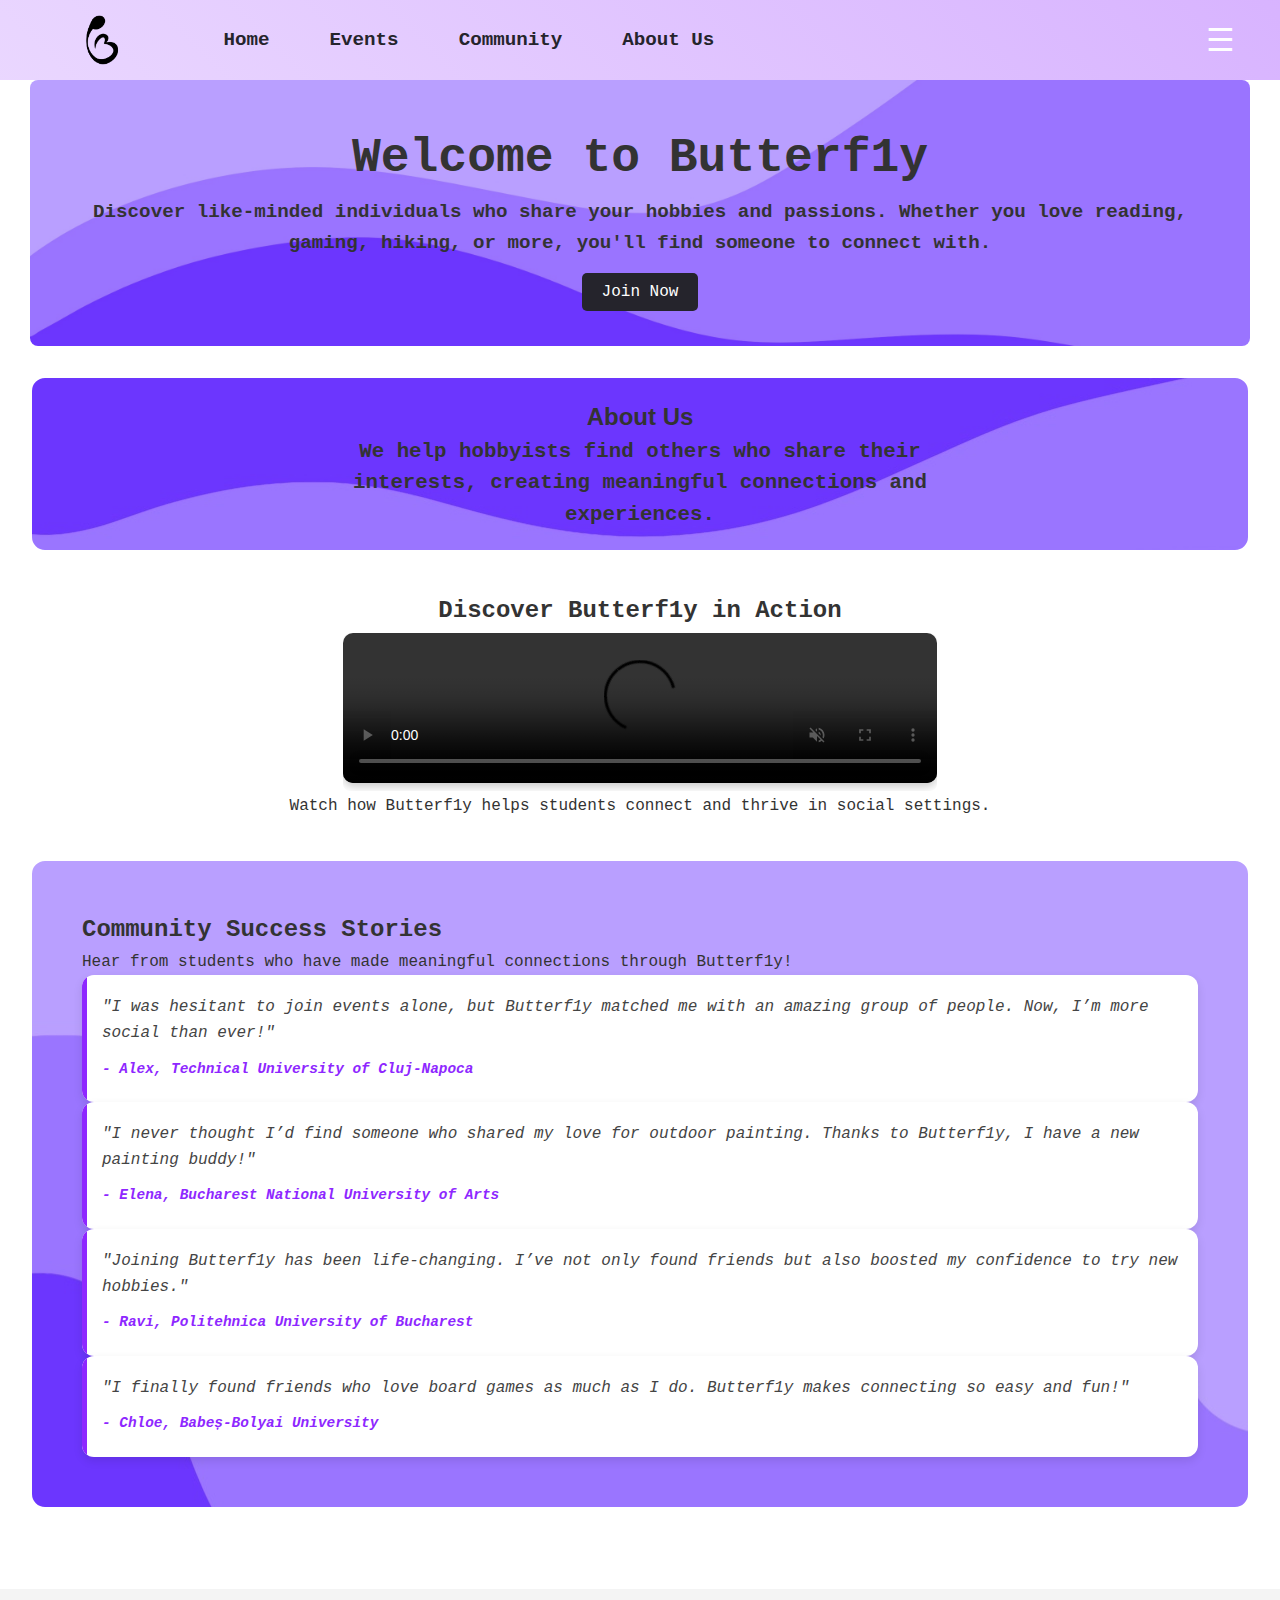
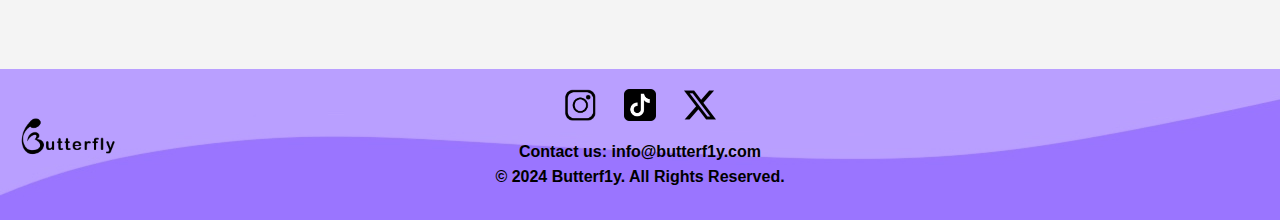
==== commit 5409cd4b: "Add files via upload" ====
--- a/index.html
+++ b/index.html
@@ -57,7 +57,7 @@
             <h2 style="font-family: 'Courier New', Courier, monospace;">Discover Butterf1y in Action</h2>
             <div>
                 <video autoplay muted loop controls>
-                    <source src="images/video.mp4" type="video/mp4">
+                    <source src="images/video3.mp4" type="video/mp4">
                     Your browser does not support the video tag.
                 </video>
             </div>
